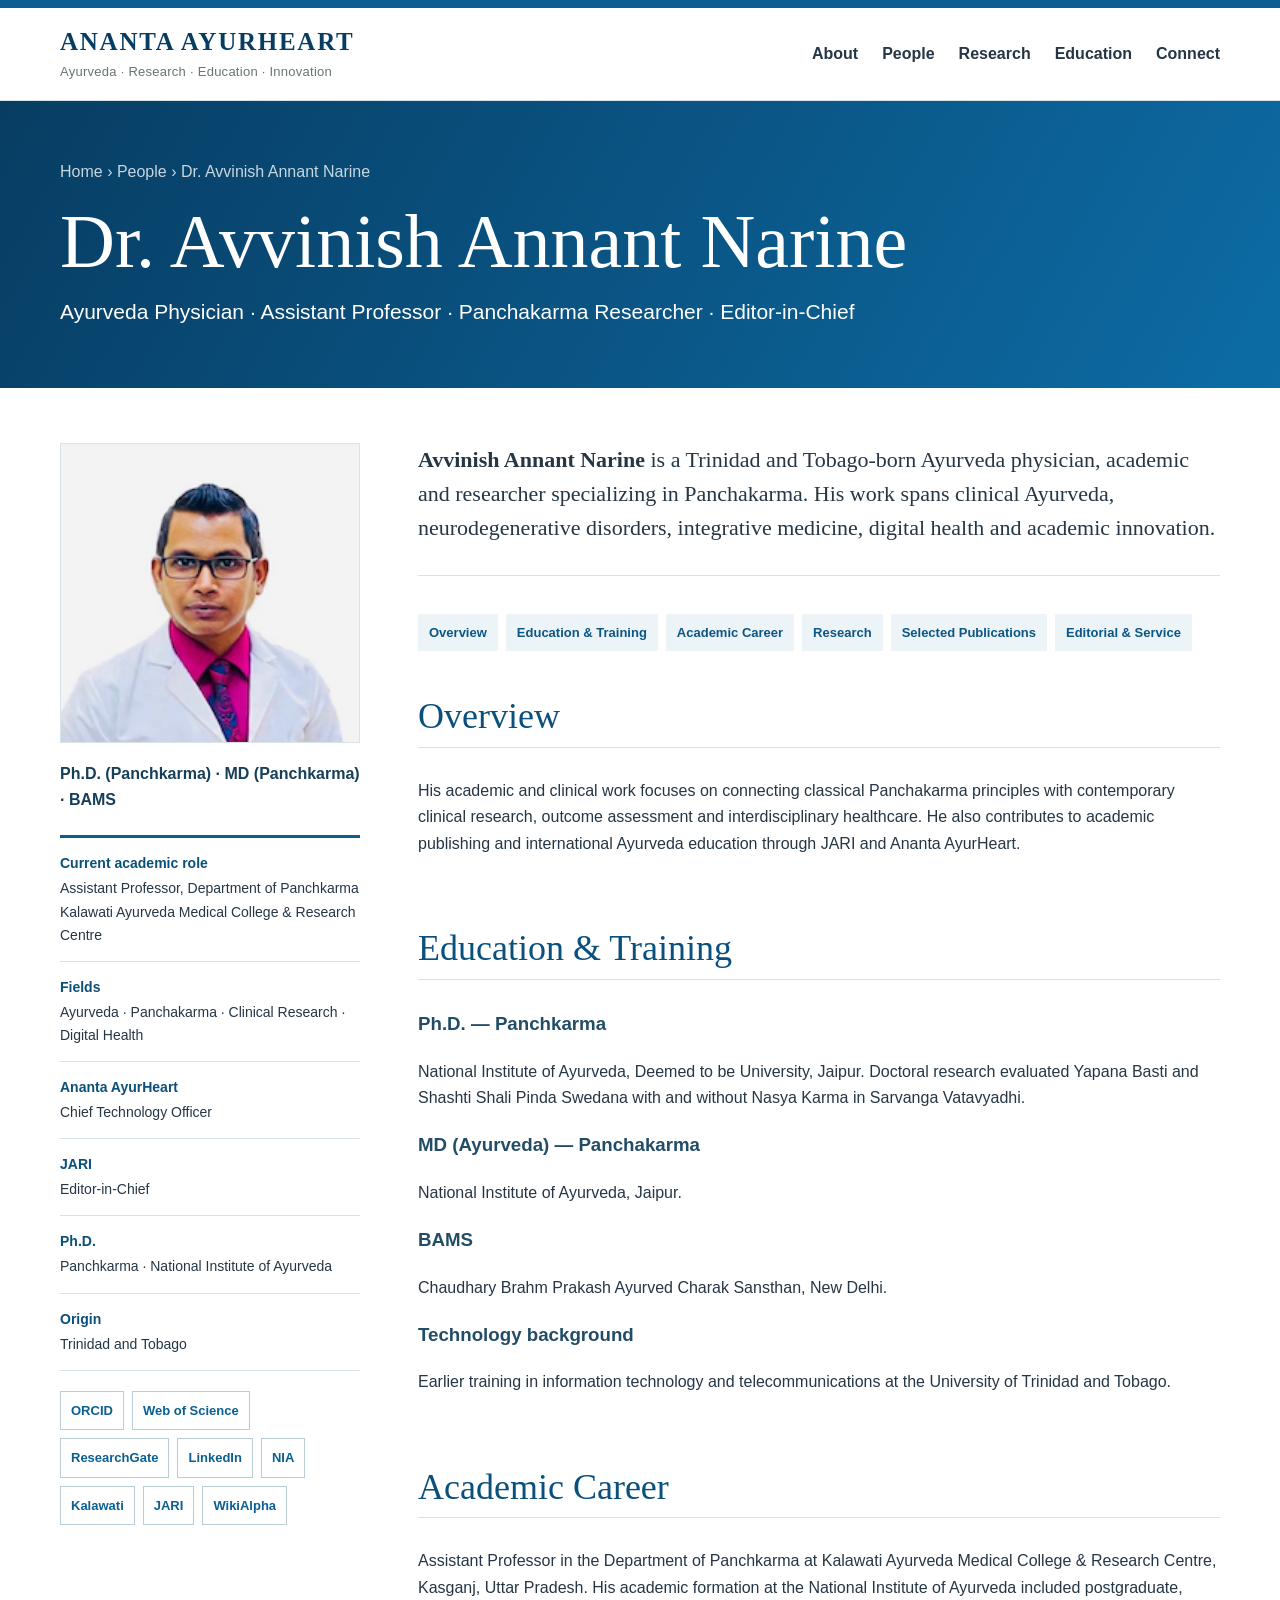
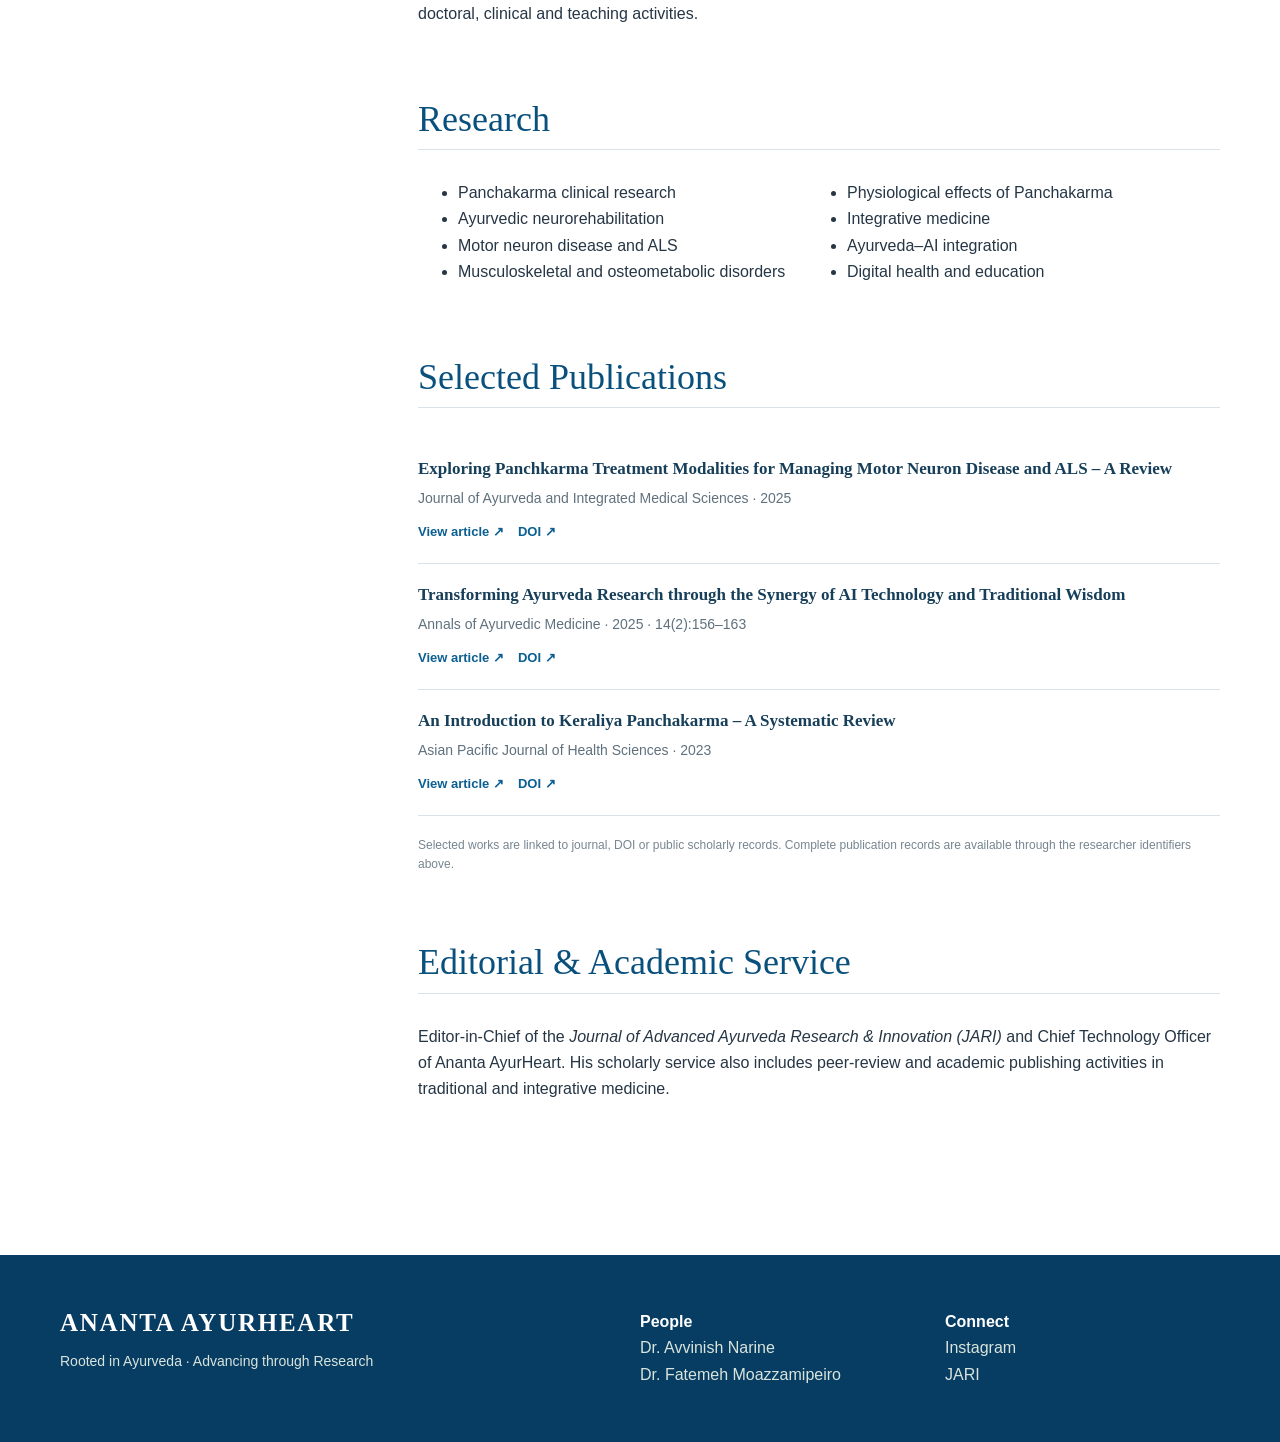
==== people/avvinish-annant-narine/index.html @ 0c31e652 "Deploy complete Ananta AyurHeart V5" ====
<!doctype html><html lang="en"><head><meta charset="utf-8"><meta name="viewport" content="width=device-width,initial-scale=1"><title>Dr. Avvinish Annant Narine | Panchakarma Researcher & Ayurveda Academic</title><meta name="description" content="Academic profile of Dr. Avvinish Annant Narine, Ayurveda physician, Assistant Professor, Panchakarma researcher and Editor-in-Chief of JARI."><link rel="canonical" href="https://ananta-ayurheart.pages.dev/people/avvinish-annant-narine/"><link rel="stylesheet" href="../../styles.css"><meta property="og:title" content="Dr. Avvinish Annant Narine | Ananta AyurHeart"><meta property="og:description" content="Ayurveda physician, Assistant Professor, Panchakarma researcher and Editor-in-Chief of JARI."><meta property="og:type" content="profile"><meta property="og:url" content="https://ananta-ayurheart.pages.dev/people/avvinish-annant-narine/"><meta property="og:image" content="https://ananta-ayurheart.pages.dev/assets/images/avvinish-annant-narine.jpg"><script type="application/ld+json">{"@context": "https://schema.org", "@type": "ProfilePage", "dateModified": "2026-09-24", "mainEntity": {"@type": "Person", "@id": "https://ananta-ayurheart.pages.dev/people/avvinish-annant-narine/#person", "name": "Dr. Avvinish Annant Narine", "honorificPrefix": "Dr.", "image": "https://ananta-ayurheart.pages.dev/assets/images/avvinish-annant-narine.jpg", "description": "Ayurveda physician, academic and researcher specializing in Panchakarma.", "jobTitle": "Assistant Professor, Department of Panchkarma", "affiliation": [{"@type": "Organization", "name": "Kalawati Ayurveda Medical College & Research Centre"}, {"@type": "Organization", "name": "Ananta AyurHeart"}], "sameAs": ["https://orcid.org/0000-0002-8131-0494", "https://www.webofscience.com/wos/author/record/QAX-3734-2026", "https://www.researchgate.net/profile/Avvinish-Narine", "https://in.linkedin.com/in/dr-avvinish-annant-narine-6a3407304", "https://jari.science/index.php/jari/about/editorialTeam", "https://wikialpha.co/wiki/Avvinish_Annant_Narine"]}}</script></head><body class="profile-page"><div class="topbar"></div><nav class="nav"><div class="wrap navin"><a class="brand" href="../../index.html">ANANTA AYURHEART<small>Ayurveda · Research · Education · Innovation</small></a><div class="navlinks"><a href="../../index.html#about">About</a><a href="../../index.html#people">People</a><a href="../../index.html#research">Research</a><a href="../../index.html#academy">Education</a><a href="../../index.html#contact">Connect</a></div></div></nav><header class="profile-mast"><div class="wrap"><div class="crumb">Home › People › Dr. Avvinish Annant Narine</div><h1>Dr. Avvinish Annant Narine</h1><div class="subtitle">Ayurveda Physician · Assistant Professor · Panchakarma Researcher · Editor-in-Chief</div></div></header><main><div class="wrap profile-shell"><aside><div class="profile-photo"><img src="../../assets/images/avvinish-annant-narine.jpg" alt="Dr. Avvinish Annant Narine"></div><div><div class="credentials">Ph.D. (Panchkarma) · MD (Panchkarma) · BAMS</div></div><div class="facts"><div class="fact"><b>Current academic role</b>Assistant Professor, Department of Panchkarma<br>Kalawati Ayurveda Medical College & Research Centre</div><div class="fact"><b>Fields</b>Ayurveda · Panchakarma · Clinical Research · Digital Health</div><div class="fact"><b>Ananta AyurHeart</b>Chief Technology Officer</div><div class="fact"><b>JARI</b>Editor-in-Chief</div><div class="fact"><b>Ph.D.</b>Panchkarma · National Institute of Ayurveda</div><div class="fact"><b>Origin</b>Trinidad and Tobago</div></div><div class="profile-links"><a class="profile-link" href="https://orcid.org/0000-0002-8131-0494">ORCID</a><a class="profile-link" href="https://www.webofscience.com/wos/author/record/QAX-3734-2026">Web of Science</a><a class="profile-link" href="https://www.researchgate.net/profile/Avvinish-Narine">ResearchGate</a><a class="profile-link" href="https://in.linkedin.com/in/dr-avvinish-annant-narine-6a3407304">LinkedIn</a><a class="profile-link" href="https://www.nia.edu.in/profile.php?id=75">NIA</a><a class="profile-link" href="https://www.kamcrc.com/faculty/">Kalawati</a><a class="profile-link" href="https://jari.science/index.php/jari/about/editorialTeam">JARI</a><a class="profile-link" href="https://wikialpha.co/wiki/Avvinish_Annant_Narine">WikiAlpha</a></div></aside><article class="profile-content"><div class="profile-intro"><b>Avvinish Annant Narine</b> is a Trinidad and Tobago-born Ayurveda physician, academic and researcher specializing in Panchakarma. His work spans clinical Ayurveda, neurodegenerative disorders, integrative medicine, digital health and academic innovation.</div><nav class="tabs"><a href="#overview">Overview</a><a href="#education">Education & Training</a><a href="#career">Academic Career</a><a href="#research">Research</a><a href="#publications">Selected Publications</a><a href="#editorial">Editorial & Service</a></nav><section id="overview"><h2>Overview</h2><p>His academic and clinical work focuses on connecting classical Panchakarma principles with contemporary clinical research, outcome assessment and interdisciplinary healthcare. He also contributes to academic publishing and international Ayurveda education through JARI and Ananta AyurHeart.</p></section><section id="education"><h2>Education & Training</h2><h3>Ph.D. — Panchkarma</h3><p>National Institute of Ayurveda, Deemed to be University, Jaipur. Doctoral research evaluated Yapana Basti and Shashti Shali Pinda Swedana with and without Nasya Karma in Sarvanga Vatavyadhi.</p><h3>MD (Ayurveda) — Panchakarma</h3><p>National Institute of Ayurveda, Jaipur.</p><h3>BAMS</h3><p>Chaudhary Brahm Prakash Ayurved Charak Sansthan, New Delhi.</p><h3>Technology background</h3><p>Earlier training in information technology and telecommunications at the University of Trinidad and Tobago.</p></section><section id="career"><h2>Academic Career</h2><p>Assistant Professor in the Department of Panchkarma at Kalawati Ayurveda Medical College & Research Centre, Kasganj, Uttar Pradesh. His academic formation at the National Institute of Ayurveda included postgraduate, doctoral, clinical and teaching activities.</p></section><section id="research"><h2>Research</h2><ul class="research-list"><li>Panchakarma clinical research</li><li>Ayurvedic neurorehabilitation</li><li>Motor neuron disease and ALS</li><li>Musculoskeletal and osteometabolic disorders</li><li>Physiological effects of Panchakarma</li><li>Integrative medicine</li><li>Ayurveda–AI integration</li><li>Digital health and education</li></ul></section><section id="publications"><h2>Selected Publications</h2><div class="pub"><a class="pub-title" href="https://doi.org/10.21760/jaims.10.7.23">Exploring Panchkarma Treatment Modalities for Managing Motor Neuron Disease and ALS – A Review</a><div class="pub-meta">Journal of Ayurveda and Integrated Medical Sciences · 2025</div><div class="pub-actions"><a href="https://doi.org/10.21760/jaims.10.7.23">View article ↗</a><a href="https://doi.org/10.21760/jaims.10.7.23">DOI ↗</a></div></div><div class="pub"><a class="pub-title" href="https://aamjournal.in/index.php?mno=219889">Transforming Ayurveda Research through the Synergy of AI Technology and Traditional Wisdom</a><div class="pub-meta">Annals of Ayurvedic Medicine · 2025 · 14(2):156–163</div><div class="pub-actions"><a href="https://aamjournal.in/index.php?mno=219889">View article ↗</a><a href="https://doi.org/10.5455/AAM.219889">DOI ↗</a></div></div><div class="pub"><a class="pub-title" href="https://doi.org/10.21276/apjhs.2023.10.4.01">An Introduction to Keraliya Panchakarma – A Systematic Review</a><div class="pub-meta">Asian Pacific Journal of Health Sciences · 2023</div><div class="pub-actions"><a href="https://doi.org/10.21276/apjhs.2023.10.4.01">View article ↗</a><a href="https://doi.org/10.21276/apjhs.2023.10.4.01">DOI ↗</a></div></div><p class="source-note">Selected works are linked to journal, DOI or public scholarly records. Complete publication records are available through the researcher identifiers above.</p></section><section id="editorial"><h2>Editorial & Academic Service</h2><p>Editor-in-Chief of the <i>Journal of Advanced Ayurveda Research & Innovation (JARI)</i> and Chief Technology Officer of Ananta AyurHeart. His scholarly service also includes peer-review and academic publishing activities in traditional and integrative medicine.</p></section></article></div></main><footer class="footer"><div class="wrap footgrid"><div><div class="brand" style="color:white">ANANTA AYURHEART</div><p class="small" style="color:#d9e4dc">Rooted in Ayurveda · Advancing through Research</p></div><div><b>People</b><br><a href="../../people/avvinish-annant-narine/">Dr. Avvinish Narine</a><br><a href="../../people/fatemeh-moazzamipeiro/">Dr. Fatemeh Moazzamipeiro</a></div><div><b>Connect</b><br><a href="https://www.instagram.com/ananta_ayurheart/">Instagram</a><br><a href="https://jari.science/">JARI</a></div></div></footer></body></html>
---- styles.css ----
*{box-sizing:border-box}html{scroll-behavior:smooth}body{margin:0;color:#25322c;background:#fff;font:16px/1.65 -apple-system,BlinkMacSystemFont,"Segoe UI",Arial,sans-serif}a{color:inherit}img{max-width:100%;display:block}.wrap{width:min(1160px,92%);margin:auto}.topbar{height:8px;background:#7ea58c}.nav{background:#fff;border-bottom:1px solid #dce5df;position:sticky;top:0;z-index:10}.navin{min-height:92px;display:flex;align-items:center;justify-content:space-between;gap:24px}.brand{text-decoration:none;color:#285f4b;font:700 25px/1.1 Georgia,serif;letter-spacing:.07em}.brand small{display:block;margin-top:9px;color:#68766f;font:500 13px/1.2 Arial,sans-serif;letter-spacing:.02em}.navlinks{display:flex;gap:24px;font-weight:650}.navlinks a{text-decoration:none}.hero{background:#edf4ef}.hero-grid{display:grid;grid-template-columns:1.02fr .98fr;min-height:620px}.hero-copy{padding:84px 55px 80px 0;display:flex;flex-direction:column;justify-content:center}.eyebrow{text-transform:uppercase;letter-spacing:.2em;font-weight:800;font-size:13px;color:#376b57}.hero h1{font:500 clamp(62px,8vw,108px)/.87 Georgia,serif;color:#285f4b;margin:18px 0 30px}.deck{font:400 25px/1.45 Georgia,serif;color:#43584e;max-width:650px}.hero-image{min-height:620px;background-size:cover;background-position:center;position:relative}.hero-image:after{content:"";position:absolute;inset:0;background:linear-gradient(90deg,rgba(237,244,239,.12),rgba(30,60,47,.08))}.btns{display:flex;gap:14px;flex-wrap:wrap;margin-top:26px}.btn{display:inline-block;padding:13px 20px;border:1px solid #2c6651;background:#2c6651;color:white;text-decoration:none;font-weight:750;border-radius:3px}.btn.alt{background:transparent;color:#2c6651}.trust{border-top:1px solid #dce5df;border-bottom:1px solid #dce5df;background:#fff}.trust .wrap{display:grid;grid-template-columns:repeat(4,1fr);gap:1px;background:#e2e8e4}.trust div div{background:white;padding:24px;text-align:center;font-weight:700;color:#3d554a}section{padding:84px 0}.soft{background:#f6f8f6}.section-title{font:500 clamp(42px,5vw,68px)/1.05 Georgia,serif;color:#285f4b;margin:12px 0 24px}.lead{font:400 21px/1.6 Georgia,serif;max-width:850px;color:#4d5e56}.editorial-grid{display:grid;grid-template-columns:1fr 1fr;gap:30px;margin-top:38px}.image-card{min-height:410px;background-size:cover;background-position:center;position:relative;overflow:hidden}.image-card .caption{position:absolute;bottom:0;left:0;right:0;padding:30px;color:white;background:linear-gradient(transparent,rgba(10,30,20,.85))}.image-card h3{font:500 34px/1.1 Georgia,serif;margin:0 0 7px}.grid3{display:grid;grid-template-columns:repeat(3,1fr);gap:20px}.card{border:1px solid #dce5df;background:white;padding:28px}.card h3{font:500 28px/1.15 Georgia,serif;color:#285f4b;margin:0 0 12px}.people{display:grid;grid-template-columns:1fr 1fr;gap:24px;margin-top:35px}.person-card{display:grid;grid-template-columns:180px 1fr;gap:24px;padding:0;overflow:hidden}.person-photo img{width:100%;height:100%;min-height:290px;object-fit:cover}.person-copy{padding:28px 28px 24px 0}.tag{display:inline-block;background:#edf4ef;color:#285f4b;padding:5px 9px;margin:3px 4px 3px 0;font-size:12px;font-weight:700}.small{font-size:14px;color:#66756e}.footer{background:#173f31;color:white;padding:54px 0}.footgrid{display:grid;grid-template-columns:2fr 1fr 1fr;gap:30px}.footer a{color:#d9e4dc;text-decoration:none}
/* Profiles */.profile-page{color:#263645}.profile-page .topbar{background:#0c5d91}.profile-page .brand{color:#083d63}.profile-page .nav{border-color:#d7e2e9}.profile-mast{background:linear-gradient(120deg,#073d63,#0d6ca5);color:white;padding:58px 0}.crumb{opacity:.78;margin-bottom:18px}.profile-mast h1{font:500 clamp(44px,6vw,76px)/1.02 Georgia,serif;margin:0 0 14px}.subtitle{font-size:21px;max-width:900px}.profile-shell{display:grid;grid-template-columns:300px 1fr;gap:58px;padding-top:55px;padding-bottom:80px}.profile-photo img{width:100%;aspect-ratio:1/1;object-fit:cover;border:1px solid #d7e2e9}.credentials{margin:18px 0 0;font-weight:750;color:#173f59}.facts{margin-top:22px;border-top:3px solid #0c5d91}.fact{padding:14px 0;border-bottom:1px solid #d7e2e9;font-size:14px}.fact b{display:block;color:#0b4f7b;margin-bottom:2px}.profile-links{display:flex;flex-wrap:wrap;gap:8px;margin-top:20px}.profile-link{border:1px solid #b9ccd8;color:#0b5f91;text-decoration:none;padding:8px 10px;font-size:13px;font-weight:750}.profile-intro{font:400 22px/1.55 Georgia,serif;border-bottom:1px solid #d7e2e9;padding-bottom:30px}.tabs{display:flex;flex-wrap:wrap;gap:8px;margin:28px 0 36px;position:sticky;top:100px;background:#fff;padding:10px 0;z-index:4}.tabs a{text-decoration:none;background:#edf4f8;color:#0b5684;padding:8px 11px;font-size:13px;font-weight:700}.profile-content section{padding:0 0 22px;margin-bottom:34px}.profile-content h2{font:500 36px/1.1 Georgia,serif;color:#0a507d;border-bottom:1px solid #d7e2e9;padding-bottom:10px}.profile-content h3{color:#234d67}.research-list{columns:2}.pub{padding:18px 0;border-bottom:1px solid #d7e2e9}.pub-title{font:700 17px/1.45 Georgia,serif;color:#173f59;text-decoration:none}.pub-title:hover{text-decoration:underline}.pub-meta{font-size:14px;color:#60717d;margin-top:5px}.pub-actions{margin-top:8px}.pub-actions a{font-size:13px;font-weight:750;color:#0b5f91;text-decoration:none;margin-right:14px}.profile-page .footer{background:#073d63}.source-note{font-size:12px;color:#778690;margin-top:20px}
@media(max-width:820px){.navin{min-height:78px}.navlinks{display:none}.brand{font-size:21px}.hero-grid{grid-template-columns:1fr}.hero-copy{padding:58px 0 45px}.hero-image{min-height:360px;order:-1}.hero h1{font-size:62px}.deck{font-size:21px}.trust .wrap{grid-template-columns:1fr 1fr}.editorial-grid,.grid3,.people,.footgrid{grid-template-columns:1fr}.person-card{grid-template-columns:130px 1fr}.person-photo img{min-height:230px}.profile-mast{padding:40px 0}.profile-mast h1{font-size:45px}.subtitle{font-size:18px}.profile-shell{grid-template-columns:1fr;gap:34px;padding-top:35px}.profile-shell aside{display:grid;grid-template-columns:145px 1fr;gap:18px;align-items:start}.profile-photo img{aspect-ratio:1/1}.credentials{margin-top:0}.facts{grid-column:1/-1;margin-top:0}.profile-links{grid-column:1/-1;margin-top:0}.tabs{top:78px;overflow-x:auto;flex-wrap:nowrap}.tabs a{white-space:nowrap}.research-list{columns:1}.profile-content h2{font-size:31px}.profile-intro{font-size:20px}}
@media(max-width:480px){.hero-image{min-height:300px}.hero h1{font-size:55px}.trust .wrap{grid-template-columns:1fr 1fr}.person-card{grid-template-columns:1fr}.person-photo img{height:300px;min-height:0}.person-copy{padding:0 24px 25px}.profile-shell aside{grid-template-columns:115px 1fr}.profile-mast h1{font-size:39px}}
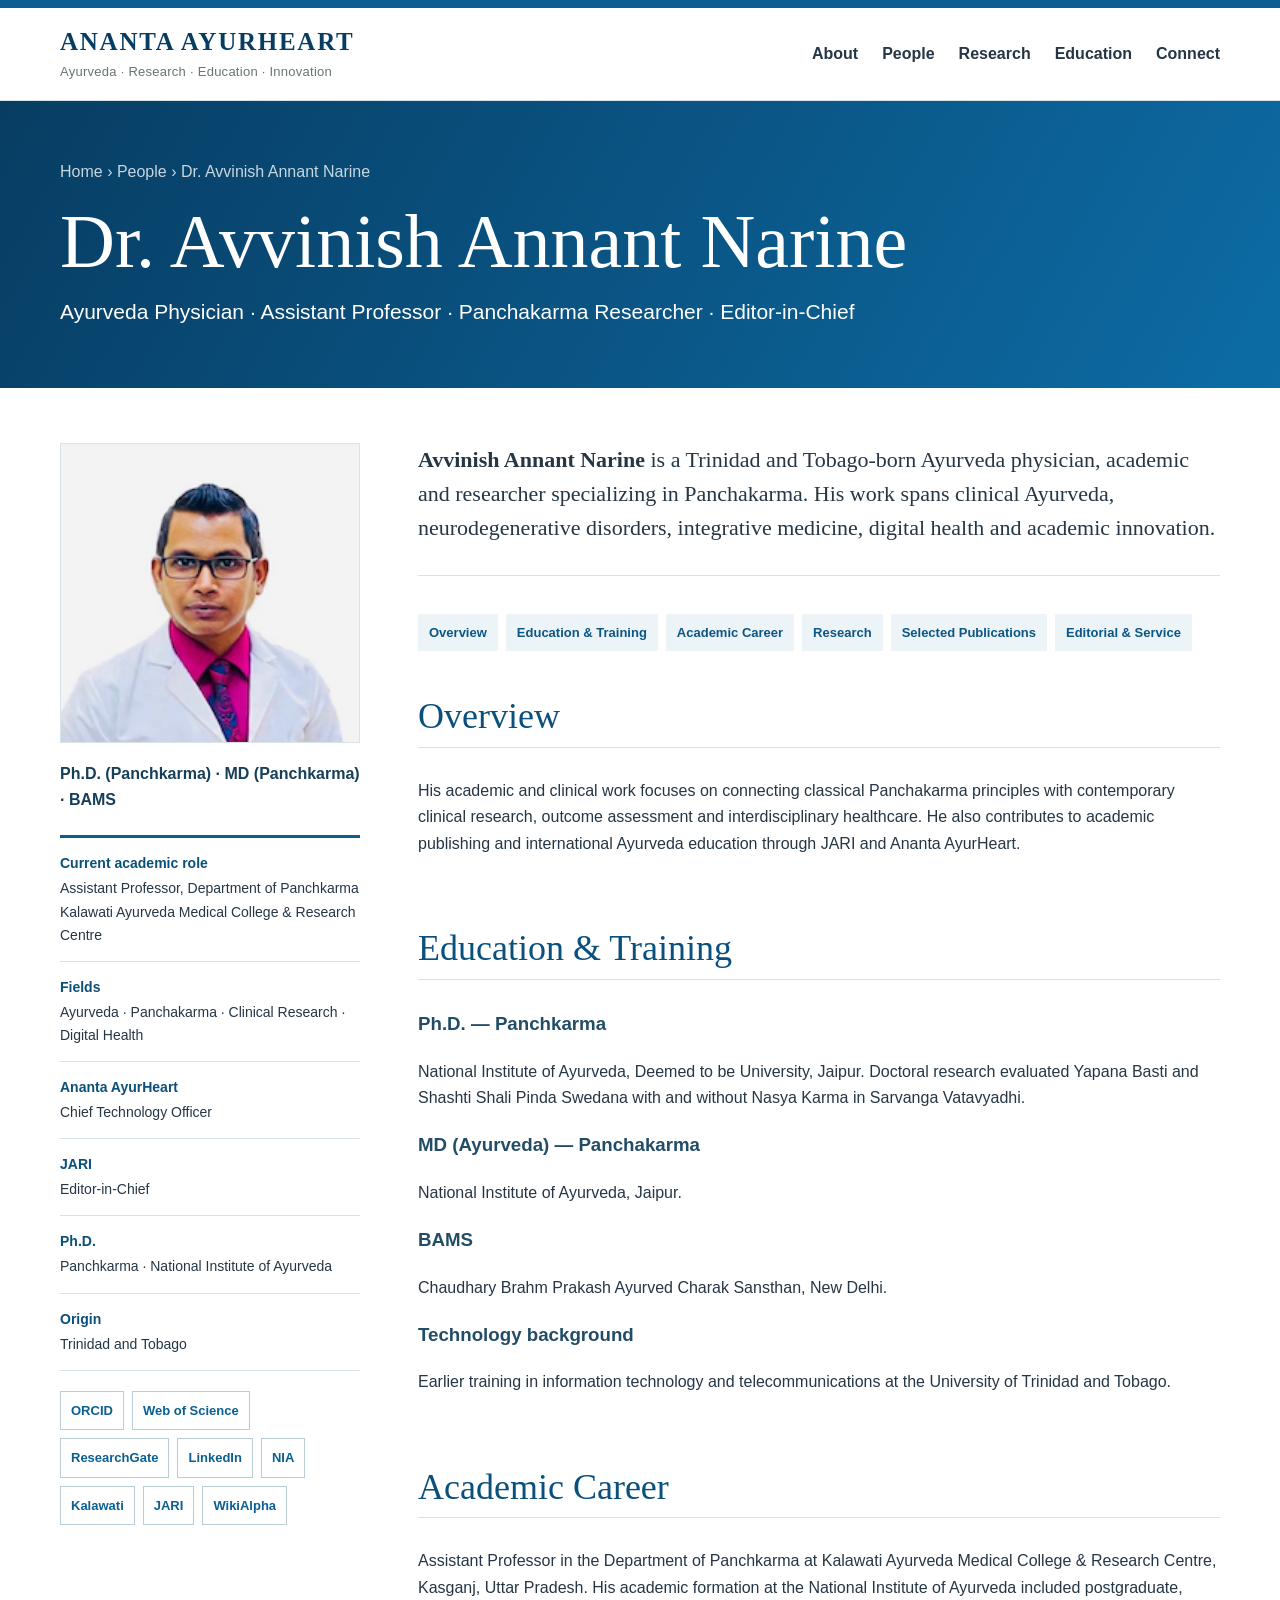
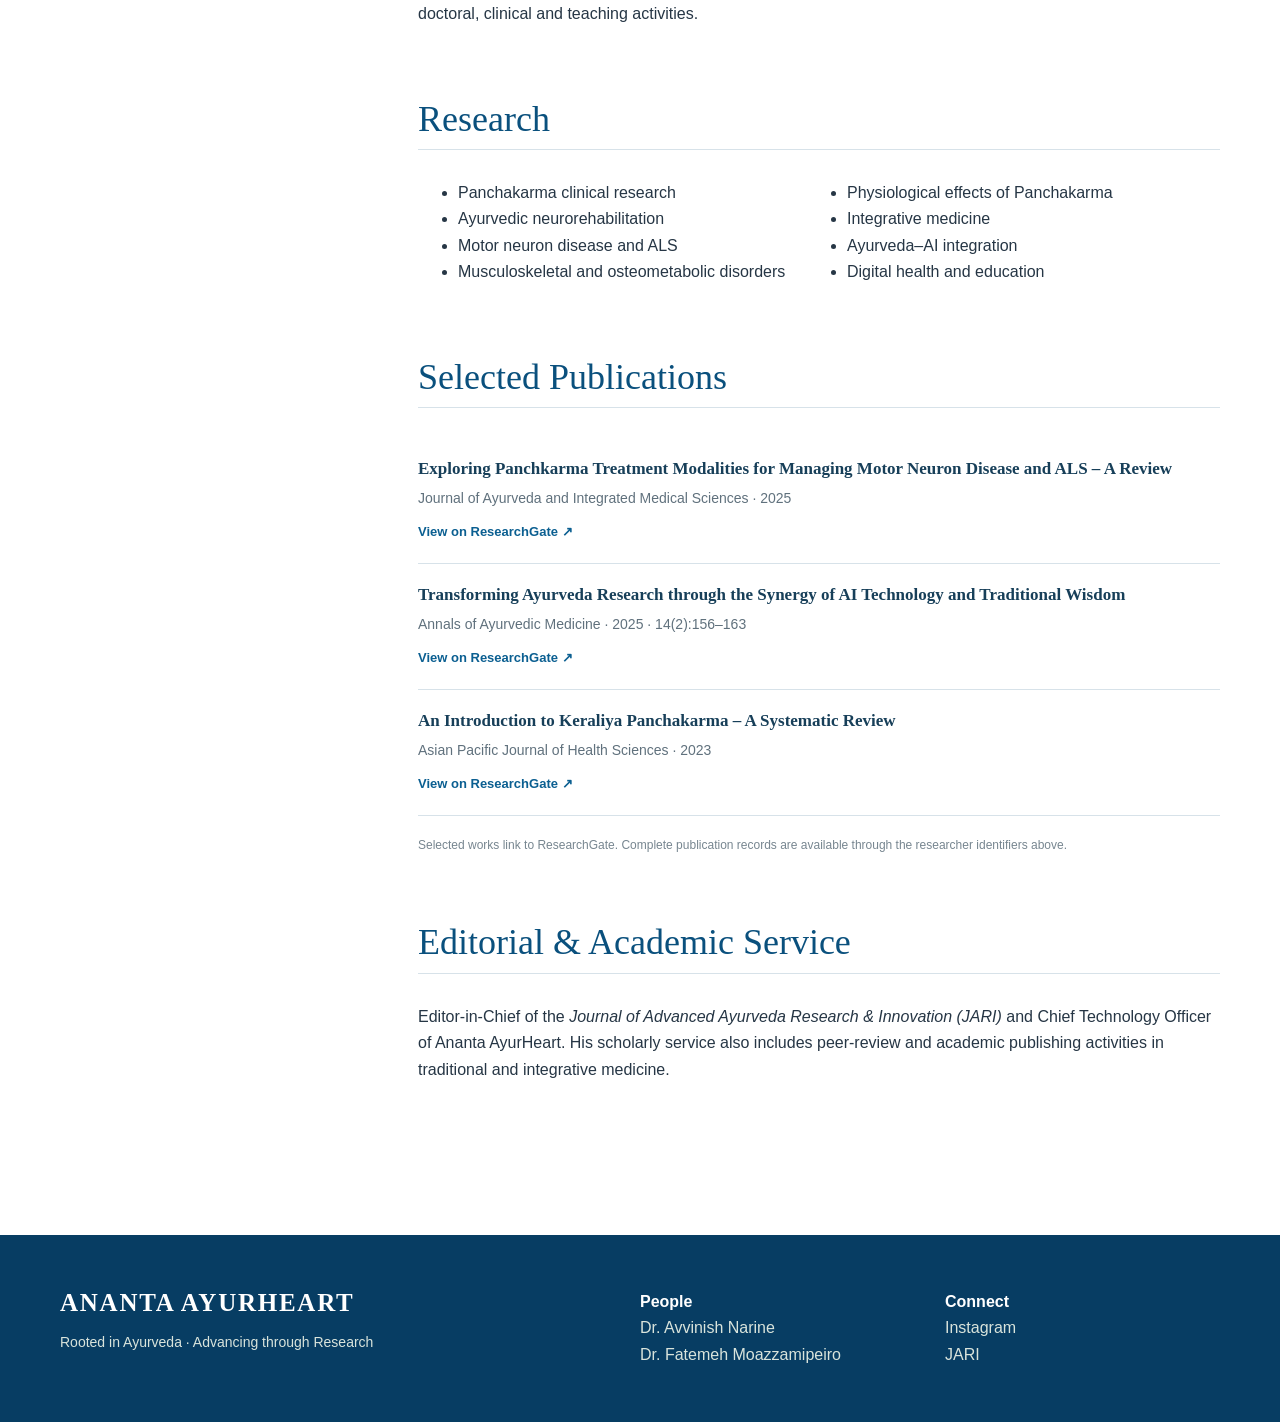
==== commit 414e6ba3: "V5.1" ====
--- a/people/avvinish-annant-narine/index.html
+++ b/people/avvinish-annant-narine/index.html
@@ -1 +1,2 @@
-<!doctype html><html lang="en"><head><meta charset="utf-8"><meta name="viewport" content="width=device-width,initial-scale=1"><title>Dr. Avvinish Annant Narine | Panchakarma Researcher & Ayurveda Academic</title><meta name="description" content="Academic profile of Dr. Avvinish Annant Narine, Ayurveda physician, Assistant Professor, Panchakarma researcher and Editor-in-Chief of JARI."><link rel="canonical" href="https://ananta-ayurheart.pages.dev/people/avvinish-annant-narine/"><link rel="stylesheet" href="../../styles.css"><meta property="og:title" content="Dr. Avvinish Annant Narine | Ananta AyurHeart"><meta property="og:description" content="Ayurveda physician, Assistant Professor, Panchakarma researcher and Editor-in-Chief of JARI."><meta property="og:type" content="profile"><meta property="og:url" content="https://ananta-ayurheart.pages.dev/people/avvinish-annant-narine/"><meta property="og:image" content="https://ananta-ayurheart.pages.dev/assets/images/avvinish-annant-narine.jpg"><script type="application/ld+json">{"@context": "https://schema.org", "@type": "ProfilePage", "dateModified": "2026-09-24", "mainEntity": {"@type": "Person", "@id": "https://ananta-ayurheart.pages.dev/people/avvinish-annant-narine/#person", "name": "Dr. Avvinish Annant Narine", "honorificPrefix": "Dr.", "image": "https://ananta-ayurheart.pages.dev/assets/images/avvinish-annant-narine.jpg", "description": "Ayurveda physician, academic and researcher specializing in Panchakarma.", "jobTitle": "Assistant Professor, Department of Panchkarma", "affiliation": [{"@type": "Organization", "name": "Kalawati Ayurveda Medical College & Research Centre"}, {"@type": "Organization", "name": "Ananta AyurHeart"}], "sameAs": ["https://orcid.org/0000-0002-8131-0494", "https://www.webofscience.com/wos/author/record/QAX-3734-2026", "https://www.researchgate.net/profile/Avvinish-Narine", "https://in.linkedin.com/in/dr-avvinish-annant-narine-6a3407304", "https://jari.science/index.php/jari/about/editorialTeam", "https://wikialpha.co/wiki/Avvinish_Annant_Narine"]}}</script></head><body class="profile-page"><div class="topbar"></div><nav class="nav"><div class="wrap navin"><a class="brand" href="../../index.html">ANANTA AYURHEART<small>Ayurveda · Research · Education · Innovation</small></a><div class="navlinks"><a href="../../index.html#about">About</a><a href="../../index.html#people">People</a><a href="../../index.html#research">Research</a><a href="../../index.html#academy">Education</a><a href="../../index.html#contact">Connect</a></div></div></nav><header class="profile-mast"><div class="wrap"><div class="crumb">Home › People › Dr. Avvinish Annant Narine</div><h1>Dr. Avvinish Annant Narine</h1><div class="subtitle">Ayurveda Physician · Assistant Professor · Panchakarma Researcher · Editor-in-Chief</div></div></header><main><div class="wrap profile-shell"><aside><div class="profile-photo"><img src="../../assets/images/avvinish-annant-narine.jpg" alt="Dr. Avvinish Annant Narine"></div><div><div class="credentials">Ph.D. (Panchkarma) · MD (Panchkarma) · BAMS</div></div><div class="facts"><div class="fact"><b>Current academic role</b>Assistant Professor, Department of Panchkarma<br>Kalawati Ayurveda Medical College & Research Centre</div><div class="fact"><b>Fields</b>Ayurveda · Panchakarma · Clinical Research · Digital Health</div><div class="fact"><b>Ananta AyurHeart</b>Chief Technology Officer</div><div class="fact"><b>JARI</b>Editor-in-Chief</div><div class="fact"><b>Ph.D.</b>Panchkarma · National Institute of Ayurveda</div><div class="fact"><b>Origin</b>Trinidad and Tobago</div></div><div class="profile-links"><a class="profile-link" href="https://orcid.org/0000-0002-8131-0494">ORCID</a><a class="profile-link" href="https://www.webofscience.com/wos/author/record/QAX-3734-2026">Web of Science</a><a class="profile-link" href="https://www.researchgate.net/profile/Avvinish-Narine">ResearchGate</a><a class="profile-link" href="https://in.linkedin.com/in/dr-avvinish-annant-narine-6a3407304">LinkedIn</a><a class="profile-link" href="https://www.nia.edu.in/profile.php?id=75">NIA</a><a class="profile-link" href="https://www.kamcrc.com/faculty/">Kalawati</a><a class="profile-link" href="https://jari.science/index.php/jari/about/editorialTeam">JARI</a><a class="profile-link" href="https://wikialpha.co/wiki/Avvinish_Annant_Narine">WikiAlpha</a></div></aside><article class="profile-content"><div class="profile-intro"><b>Avvinish Annant Narine</b> is a Trinidad and Tobago-born Ayurveda physician, academic and researcher specializing in Panchakarma. His work spans clinical Ayurveda, neurodegenerative disorders, integrative medicine, digital health and academic innovation.</div><nav class="tabs"><a href="#overview">Overview</a><a href="#education">Education & Training</a><a href="#career">Academic Career</a><a href="#research">Research</a><a href="#publications">Selected Publications</a><a href="#editorial">Editorial & Service</a></nav><section id="overview"><h2>Overview</h2><p>His academic and clinical work focuses on connecting classical Panchakarma principles with contemporary clinical research, outcome assessment and interdisciplinary healthcare. He also contributes to academic publishing and international Ayurveda education through JARI and Ananta AyurHeart.</p></section><section id="education"><h2>Education & Training</h2><h3>Ph.D. — Panchkarma</h3><p>National Institute of Ayurveda, Deemed to be University, Jaipur. Doctoral research evaluated Yapana Basti and Shashti Shali Pinda Swedana with and without Nasya Karma in Sarvanga Vatavyadhi.</p><h3>MD (Ayurveda) — Panchakarma</h3><p>National Institute of Ayurveda, Jaipur.</p><h3>BAMS</h3><p>Chaudhary Brahm Prakash Ayurved Charak Sansthan, New Delhi.</p><h3>Technology background</h3><p>Earlier training in information technology and telecommunications at the University of Trinidad and Tobago.</p></section><section id="career"><h2>Academic Career</h2><p>Assistant Professor in the Department of Panchkarma at Kalawati Ayurveda Medical College & Research Centre, Kasganj, Uttar Pradesh. His academic formation at the National Institute of Ayurveda included postgraduate, doctoral, clinical and teaching activities.</p></section><section id="research"><h2>Research</h2><ul class="research-list"><li>Panchakarma clinical research</li><li>Ayurvedic neurorehabilitation</li><li>Motor neuron disease and ALS</li><li>Musculoskeletal and osteometabolic disorders</li><li>Physiological effects of Panchakarma</li><li>Integrative medicine</li><li>Ayurveda–AI integration</li><li>Digital health and education</li></ul></section><section id="publications"><h2>Selected Publications</h2><div class="pub"><a class="pub-title" href="https://doi.org/10.21760/jaims.10.7.23">Exploring Panchkarma Treatment Modalities for Managing Motor Neuron Disease and ALS – A Review</a><div class="pub-meta">Journal of Ayurveda and Integrated Medical Sciences · 2025</div><div class="pub-actions"><a href="https://doi.org/10.21760/jaims.10.7.23">View article ↗</a><a href="https://doi.org/10.21760/jaims.10.7.23">DOI ↗</a></div></div><div class="pub"><a class="pub-title" href="https://aamjournal.in/index.php?mno=219889">Transforming Ayurveda Research through the Synergy of AI Technology and Traditional Wisdom</a><div class="pub-meta">Annals of Ayurvedic Medicine · 2025 · 14(2):156–163</div><div class="pub-actions"><a href="https://aamjournal.in/index.php?mno=219889">View article ↗</a><a href="https://doi.org/10.5455/AAM.219889">DOI ↗</a></div></div><div class="pub"><a class="pub-title" href="https://doi.org/10.21276/apjhs.2023.10.4.01">An Introduction to Keraliya Panchakarma – A Systematic Review</a><div class="pub-meta">Asian Pacific Journal of Health Sciences · 2023</div><div class="pub-actions"><a href="https://doi.org/10.21276/apjhs.2023.10.4.01">View article ↗</a><a href="https://doi.org/10.21276/apjhs.2023.10.4.01">DOI ↗</a></div></div><p class="source-note">Selected works are linked to journal, DOI or public scholarly records. Complete publication records are available through the researcher identifiers above.</p></section><section id="editorial"><h2>Editorial & Academic Service</h2><p>Editor-in-Chief of the <i>Journal of Advanced Ayurveda Research & Innovation (JARI)</i> and Chief Technology Officer of Ananta AyurHeart. His scholarly service also includes peer-review and academic publishing activities in traditional and integrative medicine.</p></section></article></div></main><footer class="footer"><div class="wrap footgrid"><div><div class="brand" style="color:white">ANANTA AYURHEART</div><p class="small" style="color:#d9e4dc">Rooted in Ayurveda · Advancing through Research</p></div><div><b>People</b><br><a href="../../people/avvinish-annant-narine/">Dr. Avvinish Narine</a><br><a href="../../people/fatemeh-moazzamipeiro/">Dr. Fatemeh Moazzamipeiro</a></div><div><b>Connect</b><br><a href="https://www.instagram.com/ananta_ayurheart/">Instagram</a><br><a href="https://jari.science/">JARI</a></div></div></footer></body></html>+<!DOCTYPE html>
+<html lang="en"><head><meta charset="utf-8"/><meta content="width=device-width,initial-scale=1" name="viewport"/><title>Dr. Avvinish Annant Narine | Panchakarma Researcher &amp; Ayurveda Academic</title><meta content="Academic profile of Dr. Avvinish Annant Narine, Ayurveda physician, Assistant Professor, Panchakarma researcher and Editor-in-Chief of JARI." name="description"/><link href="https://ananta-ayurheart.pages.dev/people/avvinish-annant-narine/" rel="canonical"/><link href="../../styles.css" rel="stylesheet"/><meta content="Dr. Avvinish Annant Narine | Ananta AyurHeart" property="og:title"/><meta content="Ayurveda physician, Assistant Professor, Panchakarma researcher and Editor-in-Chief of JARI." property="og:description"/><meta content="profile" property="og:type"/><meta content="https://ananta-ayurheart.pages.dev/people/avvinish-annant-narine/" property="og:url"/><meta content="https://ananta-ayurheart.pages.dev/assets/images/avvinish-annant-narine.jpg" property="og:image"/><script type="application/ld+json">{"@context": "https://schema.org", "@type": "ProfilePage", "dateModified": "2026-09-24", "mainEntity": {"@type": "Person", "@id": "https://ananta-ayurheart.pages.dev/people/avvinish-annant-narine/#person", "name": "Dr. Avvinish Annant Narine", "honorificPrefix": "Dr.", "image": "https://ananta-ayurheart.pages.dev/assets/images/avvinish-annant-narine.jpg", "description": "Ayurveda physician, academic and researcher specializing in Panchakarma.", "jobTitle": "Assistant Professor, Department of Panchkarma", "affiliation": [{"@type": "Organization", "name": "Kalawati Ayurveda Medical College & Research Centre"}, {"@type": "Organization", "name": "Ananta AyurHeart"}], "sameAs": ["https://orcid.org/0000-0002-8131-0494", "https://www.webofscience.com/wos/author/record/QAX-3734-2026", "https://www.researchgate.net/profile/Avvinish-Narine", "https://in.linkedin.com/in/dr-avvinish-annant-narine-6a3407304", "https://jari.science/index.php/jari/about/editorialTeam", "https://wikialpha.co/wiki/Avvinish_Annant_Narine"]}}</script></head><body class="profile-page"><div class="topbar"></div><nav class="nav"><div class="wrap navin"><a class="brand" href="../../index.html">ANANTA AYURHEART<small>Ayurveda · Research · Education · Innovation</small></a><div class="navlinks"><a href="../../index.html#about">About</a><a href="../../index.html#people">People</a><a href="../../index.html#research">Research</a><a href="../../index.html#academy">Education</a><a href="../../index.html#contact">Connect</a></div></div></nav><header class="profile-mast"><div class="wrap"><div class="crumb">Home › People › Dr. Avvinish Annant Narine</div><h1>Dr. Avvinish Annant Narine</h1><div class="subtitle">Ayurveda Physician · Assistant Professor · Panchakarma Researcher · Editor-in-Chief</div></div></header><main><div class="wrap profile-shell"><aside><div class="profile-photo"><img alt="Dr. Avvinish Annant Narine" src="../../assets/images/avvinish-annant-narine.jpg"/></div><div><div class="credentials">Ph.D. (Panchkarma) · MD (Panchkarma) · BAMS</div></div><div class="facts"><div class="fact"><b>Current academic role</b>Assistant Professor, Department of Panchkarma<br/>Kalawati Ayurveda Medical College &amp; Research Centre</div><div class="fact"><b>Fields</b>Ayurveda · Panchakarma · Clinical Research · Digital Health</div><div class="fact"><b>Ananta AyurHeart</b>Chief Technology Officer</div><div class="fact"><b>JARI</b>Editor-in-Chief</div><div class="fact"><b>Ph.D.</b>Panchkarma · National Institute of Ayurveda</div><div class="fact"><b>Origin</b>Trinidad and Tobago</div></div><div class="profile-links"><a class="profile-link" href="https://orcid.org/0000-0002-8131-0494">ORCID</a><a class="profile-link" href="https://www.webofscience.com/wos/author/record/QAX-3734-2026">Web of Science</a><a class="profile-link" href="https://www.researchgate.net/profile/Avvinish-Narine">ResearchGate</a><a class="profile-link" href="https://in.linkedin.com/in/dr-avvinish-annant-narine-6a3407304">LinkedIn</a><a class="profile-link" href="https://www.nia.edu.in/profile.php?id=75">NIA</a><a class="profile-link" href="https://www.kamcrc.com/faculty/">Kalawati</a><a class="profile-link" href="https://jari.science/index.php/jari/about/editorialTeam">JARI</a><a class="profile-link" href="https://wikialpha.co/wiki/Avvinish_Annant_Narine">WikiAlpha</a></div></aside><article class="profile-content"><div class="profile-intro"><b>Avvinish Annant Narine</b> is a Trinidad and Tobago-born Ayurveda physician, academic and researcher specializing in Panchakarma. His work spans clinical Ayurveda, neurodegenerative disorders, integrative medicine, digital health and academic innovation.</div><nav class="tabs"><a href="#overview">Overview</a><a href="#education">Education &amp; Training</a><a href="#career">Academic Career</a><a href="#research">Research</a><a href="#publications">Selected Publications</a><a href="#editorial">Editorial &amp; Service</a></nav><section id="overview"><h2>Overview</h2><p>His academic and clinical work focuses on connecting classical Panchakarma principles with contemporary clinical research, outcome assessment and interdisciplinary healthcare. He also contributes to academic publishing and international Ayurveda education through JARI and Ananta AyurHeart.</p></section><section id="education"><h2>Education &amp; Training</h2><h3>Ph.D. — Panchkarma</h3><p>National Institute of Ayurveda, Deemed to be University, Jaipur. Doctoral research evaluated Yapana Basti and Shashti Shali Pinda Swedana with and without Nasya Karma in Sarvanga Vatavyadhi.</p><h3>MD (Ayurveda) — Panchakarma</h3><p>National Institute of Ayurveda, Jaipur.</p><h3>BAMS</h3><p>Chaudhary Brahm Prakash Ayurved Charak Sansthan, New Delhi.</p><h3>Technology background</h3><p>Earlier training in information technology and telecommunications at the University of Trinidad and Tobago.</p></section><section id="career"><h2>Academic Career</h2><p>Assistant Professor in the Department of Panchkarma at Kalawati Ayurveda Medical College &amp; Research Centre, Kasganj, Uttar Pradesh. His academic formation at the National Institute of Ayurveda included postgraduate, doctoral, clinical and teaching activities.</p></section><section id="research"><h2>Research</h2><ul class="research-list"><li>Panchakarma clinical research</li><li>Ayurvedic neurorehabilitation</li><li>Motor neuron disease and ALS</li><li>Musculoskeletal and osteometabolic disorders</li><li>Physiological effects of Panchakarma</li><li>Integrative medicine</li><li>Ayurveda–AI integration</li><li>Digital health and education</li></ul></section><section id="publications"><h2>Selected Publications</h2><div class="pub"><a class="pub-title" href="https://www.researchgate.net/publication/394447976_Exploring_Panchkarma_Treatment_Modalities_for_Managing_Motor_Neuron_Disease_and_ALS_-_A_Review">Exploring Panchkarma Treatment Modalities for Managing Motor Neuron Disease and ALS – A Review</a><div class="pub-meta">Journal of Ayurveda and Integrated Medical Sciences · 2025</div><div class="pub-actions"><a href="https://www.researchgate.net/publication/394447976_Exploring_Panchkarma_Treatment_Modalities_for_Managing_Motor_Neuron_Disease_and_ALS_-_A_Review">View on ResearchGate ↗</a></div></div><div class="pub"><a class="pub-title" href="https://www.researchgate.net/publication/391317137_Transforming_Ayurveda_Research_through_the_Synergy_of_AI_Technology_and_Traditional_Wisdom">Transforming Ayurveda Research through the Synergy of AI Technology and Traditional Wisdom</a><div class="pub-meta">Annals of Ayurvedic Medicine · 2025 · 14(2):156–163</div><div class="pub-actions"><a href="https://www.researchgate.net/publication/391317137_Transforming_Ayurveda_Research_through_the_Synergy_of_AI_Technology_and_Traditional_Wisdom">View on ResearchGate ↗</a></div></div><div class="pub"><a class="pub-title" href="https://www.researchgate.net/publication/377305377_An_Introduction_to_Keraliya_Panchakarma_-_A_Systematic_Review">An Introduction to Keraliya Panchakarma – A Systematic Review</a><div class="pub-meta">Asian Pacific Journal of Health Sciences · 2023</div><div class="pub-actions"><a href="https://www.researchgate.net/publication/377305377_An_Introduction_to_Keraliya_Panchakarma_-_A_Systematic_Review">View on ResearchGate ↗</a></div></div><p class="source-note">Selected works link to ResearchGate. Complete publication records are available through the researcher identifiers above.</p></section><section id="editorial"><h2>Editorial &amp; Academic Service</h2><p>Editor-in-Chief of the <i>Journal of Advanced Ayurveda Research &amp; Innovation (JARI)</i> and Chief Technology Officer of Ananta AyurHeart. His scholarly service also includes peer-review and academic publishing activities in traditional and integrative medicine.</p></section></article></div></main><footer class="footer"><div class="wrap footgrid"><div><div class="brand" style="color:white">ANANTA AYURHEART</div><p class="small" style="color:#d9e4dc">Rooted in Ayurveda · Advancing through Research</p></div><div><b>People</b><br/><a href="../../people/avvinish-annant-narine/">Dr. Avvinish Narine</a><br/><a href="../../people/fatemeh-moazzamipeiro/">Dr. Fatemeh Moazzamipeiro</a></div><div><b>Connect</b><br/><a href="https://www.instagram.com/ananta_ayurheart/">Instagram</a><br/><a href="https://jari.science/">JARI</a></div></div></footer></body></html>
--- a/styles.css
+++ b/styles.css
@@ -1,4 +1,4 @@
-*{box-sizing:border-box}html{scroll-behavior:smooth}body{margin:0;color:#25322c;background:#fff;font:16px/1.65 -apple-system,BlinkMacSystemFont,"Segoe UI",Arial,sans-serif}a{color:inherit}img{max-width:100%;display:block}.wrap{width:min(1160px,92%);margin:auto}.topbar{height:8px;background:#7ea58c}.nav{background:#fff;border-bottom:1px solid #dce5df;position:sticky;top:0;z-index:10}.navin{min-height:92px;display:flex;align-items:center;justify-content:space-between;gap:24px}.brand{text-decoration:none;color:#285f4b;font:700 25px/1.1 Georgia,serif;letter-spacing:.07em}.brand small{display:block;margin-top:9px;color:#68766f;font:500 13px/1.2 Arial,sans-serif;letter-spacing:.02em}.navlinks{display:flex;gap:24px;font-weight:650}.navlinks a{text-decoration:none}.hero{background:#edf4ef}.hero-grid{display:grid;grid-template-columns:1.02fr .98fr;min-height:620px}.hero-copy{padding:84px 55px 80px 0;display:flex;flex-direction:column;justify-content:center}.eyebrow{text-transform:uppercase;letter-spacing:.2em;font-weight:800;font-size:13px;color:#376b57}.hero h1{font:500 clamp(62px,8vw,108px)/.87 Georgia,serif;color:#285f4b;margin:18px 0 30px}.deck{font:400 25px/1.45 Georgia,serif;color:#43584e;max-width:650px}.hero-image{min-height:620px;background-size:cover;background-position:center;position:relative}.hero-image:after{content:"";position:absolute;inset:0;background:linear-gradient(90deg,rgba(237,244,239,.12),rgba(30,60,47,.08))}.btns{display:flex;gap:14px;flex-wrap:wrap;margin-top:26px}.btn{display:inline-block;padding:13px 20px;border:1px solid #2c6651;background:#2c6651;color:white;text-decoration:none;font-weight:750;border-radius:3px}.btn.alt{background:transparent;color:#2c6651}.trust{border-top:1px solid #dce5df;border-bottom:1px solid #dce5df;background:#fff}.trust .wrap{display:grid;grid-template-columns:repeat(4,1fr);gap:1px;background:#e2e8e4}.trust div div{background:white;padding:24px;text-align:center;font-weight:700;color:#3d554a}section{padding:84px 0}.soft{background:#f6f8f6}.section-title{font:500 clamp(42px,5vw,68px)/1.05 Georgia,serif;color:#285f4b;margin:12px 0 24px}.lead{font:400 21px/1.6 Georgia,serif;max-width:850px;color:#4d5e56}.editorial-grid{display:grid;grid-template-columns:1fr 1fr;gap:30px;margin-top:38px}.image-card{min-height:410px;background-size:cover;background-position:center;position:relative;overflow:hidden}.image-card .caption{position:absolute;bottom:0;left:0;right:0;padding:30px;color:white;background:linear-gradient(transparent,rgba(10,30,20,.85))}.image-card h3{font:500 34px/1.1 Georgia,serif;margin:0 0 7px}.grid3{display:grid;grid-template-columns:repeat(3,1fr);gap:20px}.card{border:1px solid #dce5df;background:white;padding:28px}.card h3{font:500 28px/1.15 Georgia,serif;color:#285f4b;margin:0 0 12px}.people{display:grid;grid-template-columns:1fr 1fr;gap:24px;margin-top:35px}.person-card{display:grid;grid-template-columns:180px 1fr;gap:24px;padding:0;overflow:hidden}.person-photo img{width:100%;height:100%;min-height:290px;object-fit:cover}.person-copy{padding:28px 28px 24px 0}.tag{display:inline-block;background:#edf4ef;color:#285f4b;padding:5px 9px;margin:3px 4px 3px 0;font-size:12px;font-weight:700}.small{font-size:14px;color:#66756e}.footer{background:#173f31;color:white;padding:54px 0}.footgrid{display:grid;grid-template-columns:2fr 1fr 1fr;gap:30px}.footer a{color:#d9e4dc;text-decoration:none}
+*{box-sizing:border-box}html{scroll-behavior:smooth}body{margin:0;color:#25322c;background:#fff;font:16px/1.65 -apple-system,BlinkMacSystemFont,"Segoe UI",Arial,sans-serif}a{color:inherit}img{max-width:100%;display:block}.wrap{width:min(1160px,92%);margin:auto}.topbar{height:8px;background:#7ea58c}.nav{background:#fff;border-bottom:1px solid #dce5df;position:sticky;top:0;z-index:10}.navin{min-height:92px;display:flex;align-items:center;justify-content:space-between;gap:24px}.brand{text-decoration:none;color:#285f4b;font:700 25px/1.1 Georgia,serif;letter-spacing:.07em}.brand small{display:block;margin-top:9px;color:#68766f;font:500 13px/1.2 Arial,sans-serif;letter-spacing:.02em}.navlinks{display:flex;gap:24px;font-weight:650}.navlinks a{text-decoration:none}.hero{background:#edf4ef}.hero-grid{display:grid;grid-template-columns:1.02fr .98fr;min-height:620px}.hero-copy{padding:84px 55px 80px 0;display:flex;flex-direction:column;justify-content:center}.eyebrow{text-transform:uppercase;letter-spacing:.2em;font-weight:800;font-size:13px;color:#376b57}.hero h1{font:500 clamp(62px,8vw,108px)/.87 Georgia,serif;color:#285f4b;margin:18px 0 30px}.deck{font:400 25px/1.45 Georgia,serif;color:#43584e;max-width:650px}.hero-image{min-height:620px;background-size:cover;background-position:center;position:relative}.hero-image:after{content:"";position:absolute;inset:0;background:linear-gradient(90deg,rgba(237,244,239,.12),rgba(30,60,47,.08))}.btns{display:flex;gap:14px;flex-wrap:wrap;margin-top:26px}.btn{display:inline-block;padding:13px 20px;border:1px solid #2c6651;background:#2c6651;color:white;text-decoration:none;font-weight:750;border-radius:3px}.btn.alt{background:transparent;color:#2c6651}.trust{border-top:1px solid #dce5df;border-bottom:1px solid #dce5df;background:#fff}.trust .wrap{display:grid;grid-template-columns:repeat(4,1fr);gap:1px;background:#e2e8e4}.trust div div{background:white;padding:24px;text-align:center;font-weight:700;color:#3d554a}section{padding:84px 0}.soft{background:#f6f8f6}.section-title{font:500 clamp(42px,5vw,68px)/1.05 Georgia,serif;color:#285f4b;margin:12px 0 24px}.lead{font:400 21px/1.6 Georgia,serif;max-width:850px;color:#4d5e56}.editorial-grid{display:grid;grid-template-columns:1fr 1fr;gap:30px;margin-top:38px}.image-card{min-height:410px;background-size:cover;background-position:center;position:relative;overflow:hidden}.image-card .caption{position:absolute;bottom:0;left:0;right:0;padding:30px;color:white;background:linear-gradient(transparent,rgba(10,30,20,.85))}.image-card h3{font:500 34px/1.1 Georgia,serif;margin:0 0 7px}.grid3{display:grid;grid-template-columns:repeat(3,1fr);gap:20px}.grid4{display:grid;grid-template-columns:repeat(4,1fr);gap:20px}.card{border:1px solid #dce5df;background:white;padding:28px}.card h3{font:500 28px/1.15 Georgia,serif;color:#285f4b;margin:0 0 12px}.people{display:grid;grid-template-columns:1fr 1fr;gap:24px;margin-top:35px}.person-card{display:grid;grid-template-columns:180px 1fr;gap:24px;padding:0;overflow:hidden}.person-photo img{width:100%;height:100%;min-height:290px;object-fit:cover}.person-copy{padding:28px 28px 24px 0}.tag{display:inline-block;background:#edf4ef;color:#285f4b;padding:5px 9px;margin:3px 4px 3px 0;font-size:12px;font-weight:700}.small{font-size:14px;color:#66756e}.footer{background:#173f31;color:white;padding:54px 0}.footgrid{display:grid;grid-template-columns:2fr 1fr 1fr;gap:30px}.footer a{color:#d9e4dc;text-decoration:none}
 /* Profiles */.profile-page{color:#263645}.profile-page .topbar{background:#0c5d91}.profile-page .brand{color:#083d63}.profile-page .nav{border-color:#d7e2e9}.profile-mast{background:linear-gradient(120deg,#073d63,#0d6ca5);color:white;padding:58px 0}.crumb{opacity:.78;margin-bottom:18px}.profile-mast h1{font:500 clamp(44px,6vw,76px)/1.02 Georgia,serif;margin:0 0 14px}.subtitle{font-size:21px;max-width:900px}.profile-shell{display:grid;grid-template-columns:300px 1fr;gap:58px;padding-top:55px;padding-bottom:80px}.profile-photo img{width:100%;aspect-ratio:1/1;object-fit:cover;border:1px solid #d7e2e9}.credentials{margin:18px 0 0;font-weight:750;color:#173f59}.facts{margin-top:22px;border-top:3px solid #0c5d91}.fact{padding:14px 0;border-bottom:1px solid #d7e2e9;font-size:14px}.fact b{display:block;color:#0b4f7b;margin-bottom:2px}.profile-links{display:flex;flex-wrap:wrap;gap:8px;margin-top:20px}.profile-link{border:1px solid #b9ccd8;color:#0b5f91;text-decoration:none;padding:8px 10px;font-size:13px;font-weight:750}.profile-intro{font:400 22px/1.55 Georgia,serif;border-bottom:1px solid #d7e2e9;padding-bottom:30px}.tabs{display:flex;flex-wrap:wrap;gap:8px;margin:28px 0 36px;position:sticky;top:100px;background:#fff;padding:10px 0;z-index:4}.tabs a{text-decoration:none;background:#edf4f8;color:#0b5684;padding:8px 11px;font-size:13px;font-weight:700}.profile-content section{padding:0 0 22px;margin-bottom:34px}.profile-content h2{font:500 36px/1.1 Georgia,serif;color:#0a507d;border-bottom:1px solid #d7e2e9;padding-bottom:10px}.profile-content h3{color:#234d67}.research-list{columns:2}.pub{padding:18px 0;border-bottom:1px solid #d7e2e9}.pub-title{font:700 17px/1.45 Georgia,serif;color:#173f59;text-decoration:none}.pub-title:hover{text-decoration:underline}.pub-meta{font-size:14px;color:#60717d;margin-top:5px}.pub-actions{margin-top:8px}.pub-actions a{font-size:13px;font-weight:750;color:#0b5f91;text-decoration:none;margin-right:14px}.profile-page .footer{background:#073d63}.source-note{font-size:12px;color:#778690;margin-top:20px}
-@media(max-width:820px){.navin{min-height:78px}.navlinks{display:none}.brand{font-size:21px}.hero-grid{grid-template-columns:1fr}.hero-copy{padding:58px 0 45px}.hero-image{min-height:360px;order:-1}.hero h1{font-size:62px}.deck{font-size:21px}.trust .wrap{grid-template-columns:1fr 1fr}.editorial-grid,.grid3,.people,.footgrid{grid-template-columns:1fr}.person-card{grid-template-columns:130px 1fr}.person-photo img{min-height:230px}.profile-mast{padding:40px 0}.profile-mast h1{font-size:45px}.subtitle{font-size:18px}.profile-shell{grid-template-columns:1fr;gap:34px;padding-top:35px}.profile-shell aside{display:grid;grid-template-columns:145px 1fr;gap:18px;align-items:start}.profile-photo img{aspect-ratio:1/1}.credentials{margin-top:0}.facts{grid-column:1/-1;margin-top:0}.profile-links{grid-column:1/-1;margin-top:0}.tabs{top:78px;overflow-x:auto;flex-wrap:nowrap}.tabs a{white-space:nowrap}.research-list{columns:1}.profile-content h2{font-size:31px}.profile-intro{font-size:20px}}
+@media(max-width:820px){.navin{min-height:78px}.navlinks{display:none}.brand{font-size:21px}.hero-grid{grid-template-columns:1fr}.hero-copy{padding:58px 0 45px}.hero-image{min-height:360px;order:-1}.hero h1{font-size:62px}.deck{font-size:21px}.trust .wrap{grid-template-columns:1fr 1fr}.editorial-grid,.grid3,.grid4,.people,.footgrid{grid-template-columns:1fr}.person-card{grid-template-columns:130px 1fr}.person-photo img{min-height:230px}.profile-mast{padding:40px 0}.profile-mast h1{font-size:45px}.subtitle{font-size:18px}.profile-shell{grid-template-columns:1fr;gap:34px;padding-top:35px}.profile-shell aside{display:grid;grid-template-columns:145px 1fr;gap:18px;align-items:start}.profile-photo img{aspect-ratio:1/1}.credentials{margin-top:0}.facts{grid-column:1/-1;margin-top:0}.profile-links{grid-column:1/-1;margin-top:0}.tabs{top:78px;overflow-x:auto;flex-wrap:nowrap}.tabs a{white-space:nowrap}.research-list{columns:1}.profile-content h2{font-size:31px}.profile-intro{font-size:20px}}
 @media(max-width:480px){.hero-image{min-height:300px}.hero h1{font-size:55px}.trust .wrap{grid-template-columns:1fr 1fr}.person-card{grid-template-columns:1fr}.person-photo img{height:300px;min-height:0}.person-copy{padding:0 24px 25px}.profile-shell aside{grid-template-columns:115px 1fr}.profile-mast h1{font-size:39px}}
